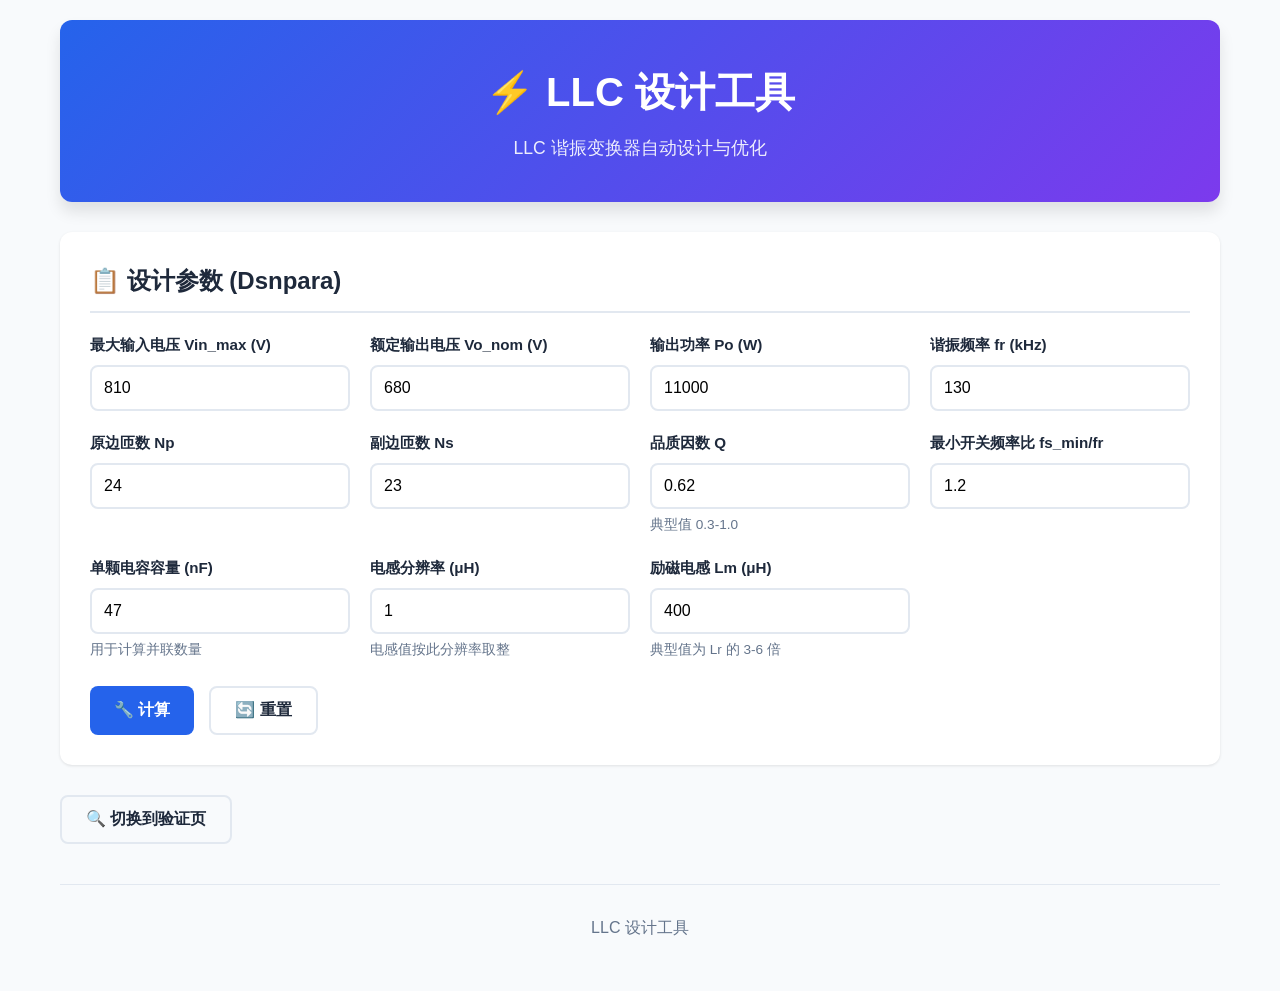
==== src/tools/src-designer/index.html @ 4b6eaca0 "update for thermal function" ====
<!DOCTYPE html>
<html lang="zh-CN">
<head>
  <meta charset="UTF-8">
  <meta name="viewport" content="width=device-width, initial-scale=1.0">
  <title>LLC 设计工具 - 谐振变换器</title>
  <link rel="stylesheet" href="styles.css">
</head>
<body>
  <div class="container">
    <header>
      <h1>⚡ LLC 设计工具</h1>
      <p class="subtitle">LLC 谐振变换器自动设计与优化</p>
    </header>

    <main>
      <!-- 输入面板 -->
      <section class="panel input-panel">
        <h2>📋 设计参数 (Dsnpara)</h2>
        <div class="form-grid">
          <div class="form-group">
            <label for="Vin_max">最大输入电压 Vin_max (V)</label>
            <input type="number" id="Vin_max" value="810" step="10">
          </div>
          <div class="form-group">
            <label for="Vo_nom">额定输出电压 Vo_nom (V)</label>
            <input type="number" id="Vo_nom" value="680" step="1">
          </div>
          <div class="form-group">
            <label for="Po">输出功率 Po (W)</label>
            <input type="number" id="Po" value="11000" step="100">
          </div>
          <div class="form-group">
            <label for="fr">谐振频率 fr (kHz)</label>
            <input type="number" id="fr" value="130" step="5">
          </div>
          <div class="form-group">
            <label for="Np">原边匝数 Np</label>
            <input type="number" id="Np" value="24" step="1">
          </div>
          <div class="form-group">
            <label for="Ns">副边匝数 Ns</label>
            <input type="number" id="Ns" value="23" step="1">
          </div>
          <div class="form-group">
            <label for="Q">品质因数 Q</label>
            <input type="number" id="Q" value="0.62" step="0.01" min="0.1" max="2">
            <small>典型值 0.3-1.0</small>
          </div>
          <div class="form-group">
            <label for="fs_ratio">最小开关频率比 fs_min/fr</label>
            <input type="number" id="fs_ratio" value="1.2" step="0.1" min="1.0" max="2.0">
          </div>
          <div class="form-group">
            <label for="C_unit">单颗电容容量 (nF)</label>
            <input type="number" id="C_unit" value="47" step="1" min="1">
            <small id="c_unit_hint">用于计算并联数量</small>
          </div>
          <div class="form-group">
            <label for="L_step">电感分辨率 (μH)</label>
            <input type="number" id="L_step" value="1" step="0.1" min="0.1">
            <small>电感值按此分辨率取整</small>
          </div>
          <div class="form-group">
            <label for="Lm">励磁电感 Lm (μH)</label>
            <input type="number" id="Lm" value="400" step="10" min="50">
            <small>典型值为 Lr 的 3-6 倍</small>
          </div>
        </div>
        <div class="button-group">
          <button id="btn-calculate" class="btn btn-primary">🔧 计算</button>
          <button id="btn-reset" class="btn btn-outline">🔄 重置</button>
        </div>
      </section>

      <!-- 结果面板 -->
      <section class="panel results-panel" id="results-panel">
        <h2>📊 计算结果</h2>
        
        <!-- 设计参数 -->
        <div class="result-section">
          <h3>设计参数 (Dsnpara)</h3>
          <div class="result-grid">
            <div class="result-item">
              <span class="label">电压增益 M</span>
              <span class="value" id="dsn-M">-</span>
            </div>
            <div class="result-item">
              <span class="label">变压器匝比</span>
              <span class="value" id="dsn-Tratio">-</span>
              <span class="unit">Np:Ns</span>
            </div>
            <div class="result-item">
              <span class="label">总增益 Gain</span>
              <span class="value" id="dsn-Gain">-</span>
            </div>
            <div class="result-item">
              <span class="label">等效交流电阻 Rac</span>
              <span class="value" id="dsn-Rac">-</span>
              <span class="unit">Ω</span>
            </div>
            <div class="result-item">
              <span class="label">反射电阻 Racp</span>
              <span class="value" id="dsn-Racp">-</span>
              <span class="unit">Ω</span>
            </div>
            <div class="result-item">
              <span class="label">特征阻抗 Zr</span>
              <span class="value" id="dsn-Zr">-</span>
              <span class="unit">Ω</span>
            </div>
            <div class="result-item">
              <span class="label">谐振电感 Lr</span>
              <span class="value" id="dsn-Lr">-</span>
              <span class="unit">μH</span>
            </div>
            <div class="result-item">
              <span class="label">谐振电容 Cr</span>
              <span class="value" id="dsn-Cr">-</span>
              <span class="unit">nF</span>
            </div>
            <div class="result-item">
              <span class="label">最小开关频率 fs_min</span>
              <span class="value" id="dsn-fs_min">-</span>
              <span class="unit">kHz</span>
            </div>
            <div class="result-item">
              <span class="label">谐振腔电压 Vintank</span>
              <span class="value" id="dsn-Vintank">-</span>
              <span class="unit">V</span>
            </div>
            <div class="result-item">
              <span class="label">谐振电流峰值 Irpk</span>
              <span class="value" id="dsn-Irpk">-</span>
              <span class="unit">A</span>
            </div>
          </div>
        </div>

        <!-- 实际选定参数 -->
        <div class="result-section">
          <h3>实际选定参数 (Actpara)</h3>
          <div class="result-grid">
            <div class="result-item">
              <span class="label">原边谐振电容 Cr_p</span>
              <span class="value" id="act-Cr_p">-</span>
              <span class="unit">nF</span>
            </div>
            <div class="result-item">
              <span class="label">原边电容并联数量</span>
              <span class="value" id="act-Np_cap">-</span>
              <span class="unit">颗</span>
            </div>
            <div class="result-item">
              <span class="label">副边谐振电容 Cr_s</span>
              <span class="value" id="act-Cr_s">-</span>
              <span class="unit">nF</span>
            </div>
            <div class="result-item">
              <span class="label">副边电容并联数量</span>
              <span class="value" id="act-Ns_cap">-</span>
              <span class="unit">颗</span>
            </div>
            <div class="result-item">
              <span class="label">原边谐振电感 Lr_p</span>
              <span class="value" id="act-Lr_p">-</span>
              <span class="unit">μH</span>
            </div>
            <div class="result-item">
              <span class="label">等效电容 Ceq</span>
              <span class="value" id="act-Ceq">-</span>
              <span class="unit">nF</span>
            </div>
            <div class="result-item">
              <span class="label">设计电容 Cr</span>
              <span class="value" id="act-Cr_target">-</span>
              <span class="unit">nF</span>
            </div>
            <div class="result-item">
              <span class="label">Ceq 偏离度</span>
              <span class="value" id="act-deviation">-</span>
              <span class="unit">%</span>
            </div>
            <div class="result-item">
              <span class="label">实际 Q 值</span>
              <span class="value" id="act-Q">-</span>
            </div>
            <div class="result-item">
              <span class="label">实际谐振频率</span>
              <span class="value" id="act-fr">-</span>
              <span class="unit">kHz</span>
            </div>
            <div class="result-item">
              <span class="label">电感比 k (Lm/Lr)</span>
              <span class="value" id="act-k">-</span>
            </div>
          </div>
        </div>

        <!-- 设计报告 -->
        <div class="result-section">
          <h3>📄 设计报告</h3>
          <pre id="design-report"></pre>
        </div>

      </section>
    </main>

    <div class="button-group" style="margin-top:20px;"><button id="btn-verify" class="btn btn-outline" onclick="window.location.href='verify.html'">🔍 切换到验证页</button></div><footer>
      <p>LLC 设计工具</p>
    </footer>
  </div>

  <script src="src-calculator.js"></script>
  <script src="app.js"></script>
</body>
</html>
---- src/tools/src-designer/styles.css ----
/* SRC 设计工具样式 */

:root {
  --primary-color: #2563eb;
  --primary-hover: #1d4ed8;
  --secondary-color: #64748b;
  --success-color: #16a34a;
  --warning-color: #ca8a04;
  --danger-color: #dc2626;
  --bg-color: #f8fafc;
  --card-bg: #ffffff;
  --text-primary: #1e293b;
  --text-secondary: #64748b;
  --border-color: #e2e8f0;
  --shadow: 0 1px 3px rgba(0, 0, 0, 0.1);
  --shadow-lg: 0 10px 15px rgba(0, 0, 0, 0.1);
}

* {
  margin: 0;
  padding: 0;
  box-sizing: border-box;
}

body {
  font-family: -apple-system, BlinkMacSystemFont, 'Segoe UI', Roboto, 'Helvetica Neue', Arial, sans-serif;
  background: var(--bg-color);
  color: var(--text-primary);
  line-height: 1.6;
}

.container {
  max-width: 1200px;
  margin: 0 auto;
  padding: 20px;
}

/* Header */
header {
  text-align: center;
  padding: 40px 20px;
  background: linear-gradient(135deg, var(--primary-color), #7c3aed);
  color: white;
  border-radius: 12px;
  margin-bottom: 30px;
  box-shadow: var(--shadow-lg);
}

header h1 {
  font-size: 2.5rem;
  margin-bottom: 10px;
}

.subtitle {
  font-size: 1.1rem;
  opacity: 0.9;
}

/* Panels */
.panel {
  background: var(--card-bg);
  border-radius: 12px;
  padding: 30px;
  margin-bottom: 30px;
  box-shadow: var(--shadow);
}

.panel h2 {
  font-size: 1.5rem;
  margin-bottom: 20px;
  color: var(--text-primary);
  border-bottom: 2px solid var(--border-color);
  padding-bottom: 10px;
}

.panel h3 {
  font-size: 1.2rem;
  margin: 20px 0 15px;
  color: var(--text-primary);
}

/* Form Grid */
.form-grid {
  display: grid;
  grid-template-columns: repeat(auto-fit, minmax(250px, 1fr));
  gap: 20px;
  margin-bottom: 25px;
}

.form-group {
  display: flex;
  flex-direction: column;
}

.form-group label {
  font-weight: 600;
  margin-bottom: 8px;
  color: var(--text-primary);
  font-size: 0.95rem;
}

.form-group input {
  padding: 12px;
  border: 2px solid var(--border-color);
  border-radius: 8px;
  font-size: 1rem;
  transition: border-color 0.2s, box-shadow 0.2s;
}

.form-group input:focus {
  outline: none;
  border-color: var(--primary-color);
  box-shadow: 0 0 0 3px rgba(37, 99, 235, 0.1);
}

.form-group small {
  margin-top: 5px;
  color: var(--text-secondary);
  font-size: 0.85rem;
}

/* Buttons */
.button-group {
  display: flex;
  gap: 15px;
  flex-wrap: wrap;
}

.btn {
  padding: 12px 24px;
  border: none;
  border-radius: 8px;
  font-size: 1rem;
  font-weight: 600;
  cursor: pointer;
  transition: all 0.2s;
  display: inline-flex;
  align-items: center;
  gap: 8px;
}

.btn-primary {
  background: var(--primary-color);
  color: white;
}

.btn-primary:hover {
  background: var(--primary-hover);
  transform: translateY(-1px);
  box-shadow: var(--shadow);
}

.btn-secondary {
  background: var(--secondary-color);
  color: white;
}

.btn-secondary:hover {
  background: #475569;
  transform: translateY(-1px);
}

.btn-outline {
  background: transparent;
  border: 2px solid var(--border-color);
  color: var(--text-primary);
}

.btn-outline:hover {
  border-color: var(--primary-color);
  color: var(--primary-color);
}

/* Results */
.results-panel {
  display: none;
}

.results-panel.active {
  display: block;
}

.result-section {
  margin-bottom: 30px;
  padding-bottom: 20px;
  border-bottom: 1px solid var(--border-color);
}

.result-section:last-child {
  border-bottom: none;
  margin-bottom: 0;
  padding-bottom: 0;
}

.result-grid {
  display: grid;
  grid-template-columns: repeat(auto-fit, minmax(200px, 1fr));
  gap: 20px;
}

.result-item {
  background: var(--bg-color);
  padding: 15px;
  border-radius: 8px;
  display: flex;
  flex-direction: column;
  align-items: center;
  text-align: center;
}

.result-item.highlight {
  background: linear-gradient(135deg, #ecfdf5, #d1fae5);
  border: 2px solid var(--success-color);
}

.result-item .label {
  font-size: 0.9rem;
  color: var(--text-secondary);
  margin-bottom: 8px;
}

.result-item .value {
  font-size: 1.8rem;
  font-weight: 700;
  color: var(--primary-color);
}

.result-item.highlight .value {
  color: var(--success-color);
}

.result-item .unit {
  font-size: 0.9rem;
  color: var(--text-secondary);
  margin-top: 5px;
}

/* Stress Table */
.stress-table {
  overflow-x: auto;
}

.stress-table table {
  width: 100%;
  border-collapse: collapse;
  background: var(--card-bg);
}

.stress-table th,
.stress-table td {
  padding: 12px 15px;
  text-align: left;
  border-bottom: 1px solid var(--border-color);
}

.stress-table th {
  background: var(--bg-color);
  font-weight: 600;
  color: var(--text-primary);
}

.stress-table td:first-child {
  font-weight: 600;
  background: var(--bg-color);
}

.stress-table tr:hover {
  background: var(--bg-color);
}

/* Canvas */
#gain-curve {
  width: 100%;
  max-width: 600px;
  height: auto;
  background: var(--bg-color);
  border-radius: 8px;
  border: 1px solid var(--border-color);
}

/* Design Report */
#design-report {
  background: var(--bg-color);
  padding: 20px;
  border-radius: 8px;
  font-family: 'Courier New', monospace;
  font-size: 0.9rem;
  line-height: 1.5;
  white-space: pre-wrap;
  overflow-x: auto;
  border: 1px solid var(--border-color);
}

/* Footer */
footer {
  text-align: center;
  padding: 30px;
  color: var(--text-secondary);
  border-top: 1px solid var(--border-color);
  margin-top: 40px;
}

/* Responsive */
@media (max-width: 768px) {
  .container {
    padding: 15px;
  }

  header h1 {
    font-size: 1.8rem;
  }

  .panel {
    padding: 20px;
  }

  .form-grid {
    grid-template-columns: 1fr;
  }

  .button-group {
    flex-direction: column;
  }

  .btn {
    width: 100%;
    justify-content: center;
  }

  .result-grid {
    grid-template-columns: repeat(2, 1fr);
  }

  .result-item .value {
    font-size: 1.4rem;
  }
}

@media (max-width: 480px) {
  .result-grid {
    grid-template-columns: 1fr;
  }
}

/* Loading State */
.loading {
  opacity: 0.6;
  pointer-events: none;
}

.loading::after {
  content: '';
  position: absolute;
  top: 50%;
  left: 50%;
  width: 30px;
  height: 30px;
  margin: -15px 0 0 -15px;
  border: 3px solid var(--border-color);
  border-top-color: var(--primary-color);
  border-radius: 50%;
  animation: spin 1s linear infinite;
}

@keyframes spin {
  to {
    transform: rotate(360deg);
  }
}

/* Error State */
.error-message {
  background: #fef2f2;
  border: 1px solid var(--danger-color);
  color: var(--danger-color);
  padding: 15px;
  border-radius: 8px;
  margin-bottom: 20px;
}
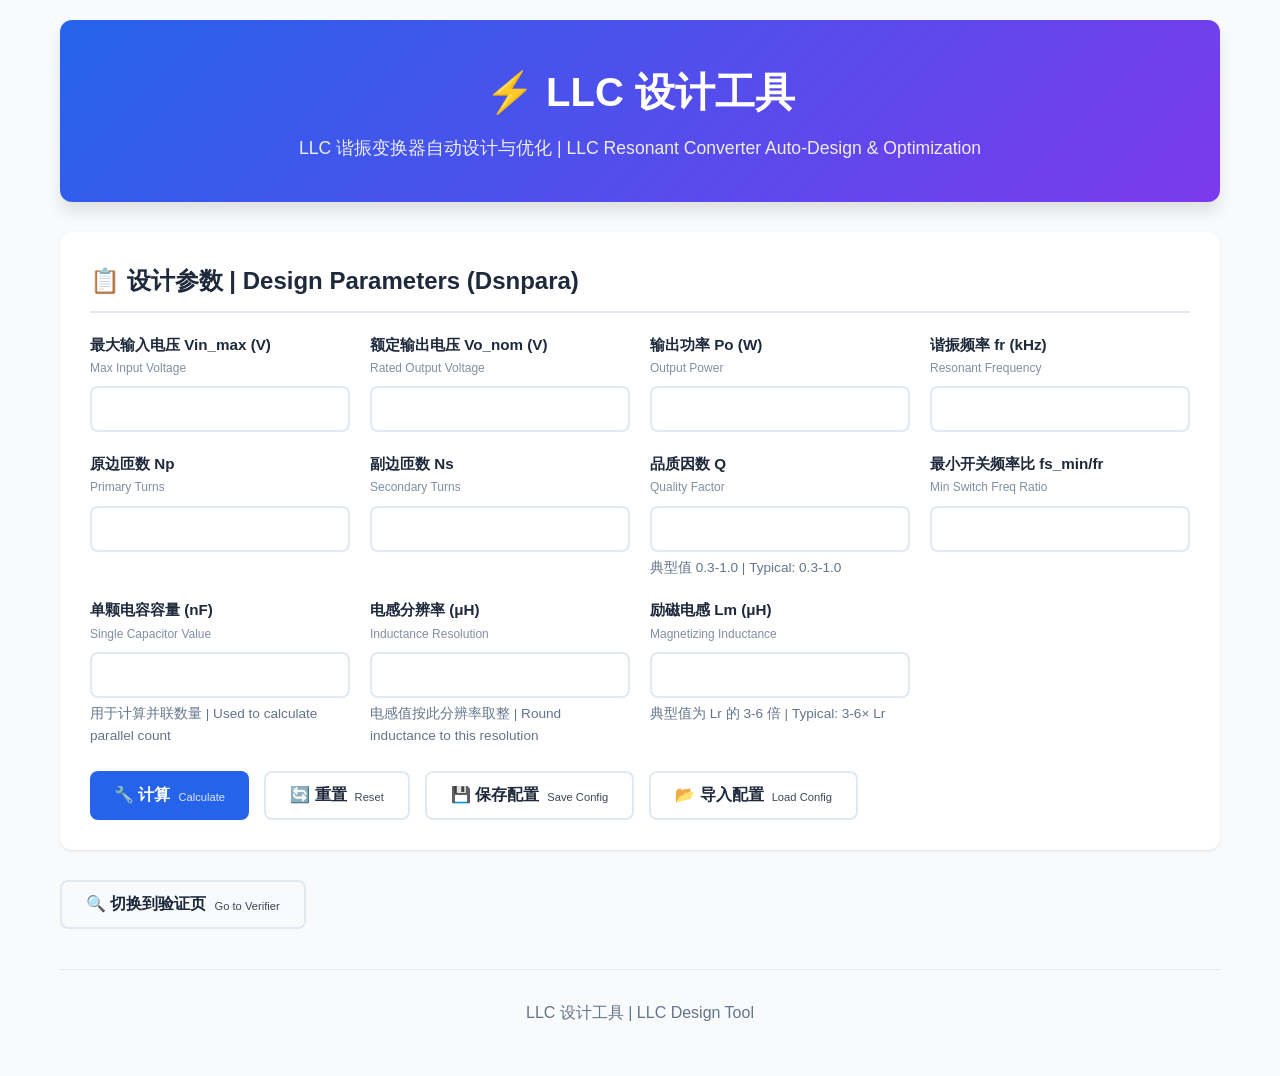
==== commit 7721aca6: "English Mode and debug for button" ====
--- a/src/tools/src-designer/index.html
+++ b/src/tools/src-designer/index.html
@@ -10,127 +10,207 @@
   <div class="container">
     <header>
       <h1>⚡ LLC 设计工具</h1>
-      <p class="subtitle">LLC 谐振变换器自动设计与优化</p>
+      <p class="subtitle">LLC 谐振变换器自动设计与优化 | LLC Resonant Converter Auto-Design & Optimization</p>
     </header>
 
     <main>
       <!-- 输入面板 -->
       <section class="panel input-panel">
-        <h2>📋 设计参数 (Dsnpara)</h2>
+        <h2>📋 设计参数 | Design Parameters (Dsnpara)</h2>
         <div class="form-grid">
           <div class="form-group">
-            <label for="Vin_max">最大输入电压 Vin_max (V)</label>
-            <input type="number" id="Vin_max" value="810" step="10">
-          </div>
-          <div class="form-group">
-            <label for="Vo_nom">额定输出电压 Vo_nom (V)</label>
-            <input type="number" id="Vo_nom" value="680" step="1">
-          </div>
-          <div class="form-group">
-            <label for="Po">输出功率 Po (W)</label>
-            <input type="number" id="Po" value="11000" step="100">
-          </div>
-          <div class="form-group">
-            <label for="fr">谐振频率 fr (kHz)</label>
-            <input type="number" id="fr" value="130" step="5">
-          </div>
-          <div class="form-group">
-            <label for="Np">原边匝数 Np</label>
-            <input type="number" id="Np" value="24" step="1">
-          </div>
-          <div class="form-group">
-            <label for="Ns">副边匝数 Ns</label>
-            <input type="number" id="Ns" value="23" step="1">
-          </div>
-          <div class="form-group">
-            <label for="Q">品质因数 Q</label>
-            <input type="number" id="Q" value="0.62" step="0.01" min="0.1" max="2">
-            <small>典型值 0.3-1.0</small>
-          </div>
-          <div class="form-group">
-            <label for="fs_ratio">最小开关频率比 fs_min/fr</label>
-            <input type="number" id="fs_ratio" value="1.2" step="0.1" min="1.0" max="2.0">
-          </div>
-          <div class="form-group">
-            <label for="C_unit">单颗电容容量 (nF)</label>
-            <input type="number" id="C_unit" value="47" step="1" min="1">
-            <small id="c_unit_hint">用于计算并联数量</small>
-          </div>
-          <div class="form-group">
-            <label for="L_step">电感分辨率 (μH)</label>
-            <input type="number" id="L_step" value="1" step="0.1" min="0.1">
-            <small>电感值按此分辨率取整</small>
-          </div>
-          <div class="form-group">
-            <label for="Lm">励磁电感 Lm (μH)</label>
-            <input type="number" id="Lm" value="400" step="10" min="50">
-            <small>典型值为 Lr 的 3-6 倍</small>
+            <label for="Vin_max">
+              最大输入电压 Vin_max (V)
+              <span class="label-en">Max Input Voltage</span>
+            </label>
+            <input type="number" id="Vin_max" value="" step="10">
+          </div>
+          <div class="form-group">
+            <label for="Vo_nom">
+              额定输出电压 Vo_nom (V)
+              <span class="label-en">Rated Output Voltage</span>
+            </label>
+            <input type="number" id="Vo_nom" value="" step="1">
+          </div>
+          <div class="form-group">
+            <label for="Po">
+              输出功率 Po (W)
+              <span class="label-en">Output Power</span>
+            </label>
+            <input type="number" id="Po" value="" step="100">
+          </div>
+          <div class="form-group">
+            <label for="fr">
+              谐振频率 fr (kHz)
+              <span class="label-en">Resonant Frequency</span>
+            </label>
+            <input type="number" id="fr" value="" step="5">
+          </div>
+          <div class="form-group">
+            <label for="Np">
+              原边匝数 Np
+              <span class="label-en">Primary Turns</span>
+            </label>
+            <input type="number" id="Np" value="" step="1">
+          </div>
+          <div class="form-group">
+            <label for="Ns">
+              副边匝数 Ns
+              <span class="label-en">Secondary Turns</span>
+            </label>
+            <input type="number" id="Ns" value="" step="1">
+          </div>
+          <div class="form-group">
+            <label for="Q">
+              品质因数 Q
+              <span class="label-en">Quality Factor</span>
+            </label>
+            <input type="number" id="Q" value="" step="0.01" min="0.1" max="2">
+            <small>典型值 0.3-1.0 | Typical: 0.3-1.0</small>
+          </div>
+          <div class="form-group">
+            <label for="fs_ratio">
+              最小开关频率比 fs_min/fr
+              <span class="label-en">Min Switch Freq Ratio</span>
+            </label>
+            <input type="number" id="fs_ratio" value="" step="0.1" min="1.0" max="2.0">
+          </div>
+          <div class="form-group">
+            <label for="C_unit">
+              单颗电容容量 (nF)
+              <span class="label-en">Single Capacitor Value</span>
+            </label>
+            <input type="number" id="C_unit" value="" step="1" min="1">
+            <small id="c_unit_hint">用于计算并联数量 | Used to calculate parallel count</small>
+          </div>
+          <div class="form-group">
+            <label for="L_step">
+              电感分辨率 (μH)
+              <span class="label-en">Inductance Resolution</span>
+            </label>
+            <input type="number" id="L_step" value="" step="0.1" min="0.1">
+            <small>电感值按此分辨率取整 | Round inductance to this resolution</small>
+          </div>
+          <div class="form-group">
+            <label for="Lm">
+              励磁电感 Lm (μH)
+              <span class="label-en">Magnetizing Inductance</span>
+            </label>
+            <input type="number" id="Lm" value="" step="10" min="50">
+            <small>典型值为 Lr 的 3-6 倍 | Typical: 3-6× Lr</small>
           </div>
         </div>
         <div class="button-group">
-          <button id="btn-calculate" class="btn btn-primary">🔧 计算</button>
-          <button id="btn-reset" class="btn btn-outline">🔄 重置</button>
+          <button id="btn-calculate" class="btn btn-primary">
+            🔧 计算
+            <span class="btn-en">Calculate</span>
+          </button>
+          <button id="btn-reset" class="btn btn-outline">
+            🔄 重置
+            <span class="btn-en">Reset</span>
+          </button>
+          <button id="btn-save-config" class="btn btn-outline">
+            💾 保存配置
+            <span class="btn-en">Save Config</span>
+          </button>
+          <button id="btn-load-config" class="btn btn-outline">
+            📂 导入配置
+            <span class="btn-en">Load Config</span>
+          </button>
         </div>
       </section>
 
       <!-- 结果面板 -->
       <section class="panel results-panel" id="results-panel">
-        <h2>📊 计算结果</h2>
+        <h2>📊 计算结果 | Calculation Results</h2>
         
         <!-- 设计参数 -->
         <div class="result-section">
-          <h3>设计参数 (Dsnpara)</h3>
+          <h3>设计参数 | Design Parameters (Dsnpara)</h3>
           <div class="result-grid">
             <div class="result-item">
-              <span class="label">电压增益 M</span>
+              <span class="label">
+                电压增益 M
+                <span class="label-en">Voltage Gain</span>
+              </span>
               <span class="value" id="dsn-M">-</span>
             </div>
             <div class="result-item">
-              <span class="label">变压器匝比</span>
+              <span class="label">
+                变压器匝比
+                <span class="label-en">Transformer Turns Ratio</span>
+              </span>
               <span class="value" id="dsn-Tratio">-</span>
               <span class="unit">Np:Ns</span>
             </div>
             <div class="result-item">
-              <span class="label">总增益 Gain</span>
+              <span class="label">
+                总增益 Gain
+                <span class="label-en">Total Gain</span>
+              </span>
               <span class="value" id="dsn-Gain">-</span>
             </div>
             <div class="result-item">
-              <span class="label">等效交流电阻 Rac</span>
+              <span class="label">
+                等效交流电阻 Rac
+                <span class="label-en">Equivalent AC Resistance</span>
+              </span>
               <span class="value" id="dsn-Rac">-</span>
               <span class="unit">Ω</span>
             </div>
             <div class="result-item">
-              <span class="label">反射电阻 Racp</span>
+              <span class="label">
+                反射电阻 Racp
+                <span class="label-en">Reflected Resistance</span>
+              </span>
               <span class="value" id="dsn-Racp">-</span>
               <span class="unit">Ω</span>
             </div>
             <div class="result-item">
-              <span class="label">特征阻抗 Zr</span>
+              <span class="label">
+                特征阻抗 Zr
+                <span class="label-en">Characteristic Impedance</span>
+              </span>
               <span class="value" id="dsn-Zr">-</span>
               <span class="unit">Ω</span>
             </div>
             <div class="result-item">
-              <span class="label">谐振电感 Lr</span>
+              <span class="label">
+                谐振电感 Lr
+                <span class="label-en">Resonant Inductance</span>
+              </span>
               <span class="value" id="dsn-Lr">-</span>
               <span class="unit">μH</span>
             </div>
             <div class="result-item">
-              <span class="label">谐振电容 Cr</span>
+              <span class="label">
+                谐振电容 Cr
+                <span class="label-en">Resonant Capacitance</span>
+              </span>
               <span class="value" id="dsn-Cr">-</span>
               <span class="unit">nF</span>
             </div>
             <div class="result-item">
-              <span class="label">最小开关频率 fs_min</span>
+              <span class="label">
+                最小开关频率 fs_min
+                <span class="label-en">Min Switching Frequency</span>
+              </span>
               <span class="value" id="dsn-fs_min">-</span>
               <span class="unit">kHz</span>
             </div>
             <div class="result-item">
-              <span class="label">谐振腔电压 Vintank</span>
+              <span class="label">
+                谐振腔电压 Vintank
+                <span class="label-en">Resonant Tank Voltage</span>
+              </span>
               <span class="value" id="dsn-Vintank">-</span>
               <span class="unit">V</span>
             </div>
             <div class="result-item">
-              <span class="label">谐振电流峰值 Irpk</span>
+              <span class="label">
+                谐振电流峰值 Irpk
+                <span class="label-en">Resonant Current Peak</span>
+              </span>
               <span class="value" id="dsn-Irpk">-</span>
               <span class="unit">A</span>
             </div>
@@ -139,75 +219,202 @@
 
         <!-- 实际选定参数 -->
         <div class="result-section">
-          <h3>实际选定参数 (Actpara)</h3>
+          <h3>实际选定参数 | Actual Parameters (Actpara) <button id="btn-edit-act" class="btn btn-outline" style="font-size: 12px; padding: 4px 8px; margin-left: 10px;">✏️ 编辑 | Edit</button></h3>
           <div class="result-grid">
             <div class="result-item">
-              <span class="label">原边谐振电容 Cr_p</span>
-              <span class="value" id="act-Cr_p">-</span>
-              <span class="unit">nF</span>
-            </div>
-            <div class="result-item">
-              <span class="label">原边电容并联数量</span>
+              <span class="label">
+                变压器变比 N
+                <span class="label-en">Transformer Ratio</span>
+              </span>
+              <span class="value"><span id="act-Np">-</span>:<span id="act-Ns">-</span> (<span id="act-Tratio">-</span>)</span>
+            </div>
+            <div class="result-item">
+              <span class="label">
+                电容分辨率 C_unit
+                <span class="label-en">Capacitance Resolution</span>
+              </span>
+              <span class="value" id="act-C_unit">-</span>
+              <span class="unit">nF</span>
+            </div>
+            <div class="result-item">
+              <span class="label">
+                原边电容并联数量
+                <span class="label-en">Primary Caps in Parallel</span>
+              </span>
               <span class="value" id="act-Np_cap">-</span>
               <span class="unit">颗</span>
             </div>
             <div class="result-item">
-              <span class="label">副边谐振电容 Cr_s</span>
-              <span class="value" id="act-Cr_s">-</span>
-              <span class="unit">nF</span>
-            </div>
-            <div class="result-item">
-              <span class="label">副边电容并联数量</span>
+              <span class="label">
+                原边谐振电容 Cr_p
+                <span class="label-en">Primary Resonant Capacitance</span>
+              </span>
+              <span class="value" id="act-Cr_p">-</span>
+              <span class="unit">nF</span>
+              <span class="unit" style="font-size: 10px; color: #9ca3af;">= C_unit × Np_cap</span>
+            </div>
+            <div class="result-item">
+              <span class="label">
+                副边电容并联数量
+                <span class="label-en">Secondary Caps in Parallel</span>
+              </span>
               <span class="value" id="act-Ns_cap">-</span>
               <span class="unit">颗</span>
             </div>
             <div class="result-item">
-              <span class="label">原边谐振电感 Lr_p</span>
+              <span class="label">
+                副边谐振电容 Cr_s
+                <span class="label-en">Secondary Resonant Capacitance</span>
+              </span>
+              <span class="value" id="act-Cr_s">-</span>
+              <span class="unit">nF</span>
+              <span class="unit" style="font-size: 10px; color: #9ca3af;">= C_unit × Ns_cap</span>
+            </div>
+            <div class="result-item">
+              <span class="label">
+                原边谐振电感 Lr_p
+                <span class="label-en">Primary Resonant Inductance</span>
+              </span>
               <span class="value" id="act-Lr_p">-</span>
               <span class="unit">μH</span>
             </div>
             <div class="result-item">
-              <span class="label">等效电容 Ceq</span>
+              <span class="label">
+                等效电容 Ceq
+                <span class="label-en">Equivalent Capacitance</span>
+              </span>
               <span class="value" id="act-Ceq">-</span>
               <span class="unit">nF</span>
             </div>
             <div class="result-item">
-              <span class="label">设计电容 Cr</span>
+              <span class="label">
+                设计电容 Cr
+                <span class="label-en">Target Capacitance</span>
+              </span>
               <span class="value" id="act-Cr_target">-</span>
               <span class="unit">nF</span>
             </div>
             <div class="result-item">
-              <span class="label">Ceq 偏离度</span>
+              <span class="label">
+                Ceq 偏离度
+                <span class="label-en">Ceq Deviation</span>
+              </span>
               <span class="value" id="act-deviation">-</span>
               <span class="unit">%</span>
             </div>
             <div class="result-item">
-              <span class="label">实际 Q 值</span>
+              <span class="label">
+                实际 Q 值
+                <span class="label-en">Actual Q Factor</span>
+              </span>
               <span class="value" id="act-Q">-</span>
             </div>
             <div class="result-item">
-              <span class="label">实际谐振频率</span>
+              <span class="label">
+                实际谐振频率
+                <span class="label-en">Actual Resonant Frequency</span>
+              </span>
               <span class="value" id="act-fr">-</span>
               <span class="unit">kHz</span>
             </div>
             <div class="result-item">
-              <span class="label">电感比 k (Lm/Lr)</span>
+              <span class="label">
+                电感比 k (Lm/Lr)
+                <span class="label-en">Inductance Ratio</span>
+              </span>
               <span class="value" id="act-k">-</span>
+            </div>
+          </div>
+          
+          <!-- 改动前后对比面板 -->
+          <div id="act-compare-panel" style="display: none; margin-top: 20px; padding: 16px; background: linear-gradient(135deg, #eff6ff 0%, #dbeafe 100%); border-radius: 8px; border: 1px solid #3b82f6;">
+            <h4 style="margin: 0 0 12px 0; color: #1e40af; font-size: 14px;">📊 参数改动对比 | Parameter Comparison</h4>
+            <div style="display: grid; grid-template-columns: repeat(auto-fit, minmax(220px, 1fr)); gap: 12px;">
+              <div style="background: white; padding: 12px; border-radius: 6px;">
+                <div style="font-size: 12px; color: #6b7280; margin-bottom: 6px;">
+                  变压器变比 N | Transformer Ratio
+                </div>
+                <div style="display: flex; justify-content: space-between; align-items: center;">
+                  <span style="font-size: 11px; color: #9ca3af;">修改前 | Before:</span>
+                  <span id="compare-tratio-before" style="font-size: 13px; font-weight: 600; color: #6b7280;">-</span>
+                </div>
+                <div style="display: flex; justify-content: space-between; align-items: center; margin-top: 4px;">
+                  <span style="font-size: 11px; color: #9ca3af;">修改后 | After:</span>
+                  <span id="compare-tratio-after" style="font-size: 13px; font-weight: 600; color: #16a34a;">-</span>
+                </div>
+              </div>
+              
+              <div style="background: white; padding: 12px; border-radius: 6px;">
+                <div style="font-size: 12px; color: #6b7280; margin-bottom: 6px;">
+                  等效电容 Ceq | Equivalent Capacitance
+                </div>
+                <div style="display: flex; justify-content: space-between; align-items: center;">
+                  <span style="font-size: 11px; color: #9ca3af;">修改前 | Before:</span>
+                  <span id="compare-ceq-before" style="font-size: 13px; font-weight: 600; color: #6b7280;">-</span>
+                </div>
+                <div style="display: flex; justify-content: space-between; align-items: center; margin-top: 4px;">
+                  <span style="font-size: 11px; color: #9ca3af;">修改后 | After:</span>
+                  <span id="compare-ceq-after" style="font-size: 13px; font-weight: 600; color: #16a34a;">-</span>
+                </div>
+                <div style="text-align: right; margin-top: 4px;">
+                  <span id="compare-ceq-delta" style="font-size: 11px; font-weight: 600;">-</span>
+                </div>
+              </div>
+              
+              <div style="background: white; padding: 12px; border-radius: 6px;">
+                <div style="font-size: 12px; color: #6b7280; margin-bottom: 6px;">
+                  谐振频率 fr | Resonant Frequency
+                </div>
+                <div style="display: flex; justify-content: space-between; align-items: center;">
+                  <span style="font-size: 11px; color: #9ca3af;">修改前 | Before:</span>
+                  <span id="compare-fr-before" style="font-size: 13px; font-weight: 600; color: #6b7280;">-</span>
+                </div>
+                <div style="display: flex; justify-content: space-between; align-items: center; margin-top: 4px;">
+                  <span style="font-size: 11px; color: #9ca3af;">修改后 | After:</span>
+                  <span id="compare-fr-after" style="font-size: 13px; font-weight: 600; color: #16a34a;">-</span>
+                </div>
+                <div style="text-align: right; margin-top: 4px;">
+                  <span id="compare-fr-delta" style="font-size: 11px; font-weight: 600;">-</span>
+                </div>
+              </div>
+              
+              <div style="background: white; padding: 12px; border-radius: 6px;">
+                <div style="font-size: 12px; color: #6b7280; margin-bottom: 6px;">
+                  Q 值 | Q Factor
+                </div>
+                <div style="display: flex; justify-content: space-between; align-items: center;">
+                  <span style="font-size: 11px; color: #9ca3af;">修改前 | Before:</span>
+                  <span id="compare-q-before" style="font-size: 13px; font-weight: 600; color: #6b7280;">-</span>
+                </div>
+                <div style="display: flex; justify-content: space-between; align-items: center; margin-top: 4px;">
+                  <span style="font-size: 11px; color: #9ca3af;">修改后 | After:</span>
+                  <span id="compare-q-after" style="font-size: 13px; font-weight: 600; color: #16a34a;">-</span>
+                </div>
+                <div style="text-align: right; margin-top: 4px;">
+                  <span id="compare-q-delta" style="font-size: 11px; font-weight: 600;">-</span>
+                </div>
+              </div>
             </div>
           </div>
         </div>
 
         <!-- 设计报告 -->
         <div class="result-section">
-          <h3>📄 设计报告</h3>
+          <h3>📄 设计报告 | Design Report</h3>
           <pre id="design-report"></pre>
         </div>
 
       </section>
     </main>
 
-    <div class="button-group" style="margin-top:20px;"><button id="btn-verify" class="btn btn-outline" onclick="window.location.href='verify.html'">🔍 切换到验证页</button></div><footer>
-      <p>LLC 设计工具</p>
+    <div class="button-group" style="margin-top:20px;">
+      <button id="btn-verify" class="btn btn-outline" onclick="window.location.href='verify.html'">
+        🔍 切换到验证页
+        <span class="btn-en">Go to Verifier</span>
+      </button>
+    </div>
+    <footer>
+      <p>LLC 设计工具 | LLC Design Tool</p>
     </footer>
   </div>
 
--- a/src/tools/src-designer/styles.css
+++ b/src/tools/src-designer/styles.css
@@ -56,6 +56,32 @@
   opacity: 0.9;
 }
 
+/* 英文标签样式 - 显示在中文下方，字号较小 */
+.label-en {
+  display: block;
+  font-size: 0.75rem;
+  color: var(--text-secondary);
+  opacity: 0.8;
+  margin-top: 2px;
+  font-weight: normal;
+}
+
+/* 按钮英文样式 - 显示在中文下方，字号较小 */
+.btn-en {
+  display: block;
+  font-size: 0.7rem;
+  opacity: 0.85;
+  margin-top: 3px;
+  font-weight: normal;
+}
+
+/* 表单标签样式调整 */
+.form-group label {
+  display: flex;
+  flex-direction: column;
+  align-items: flex-start;
+}
+
 /* Panels */
 .panel {
   background: var(--card-bg);
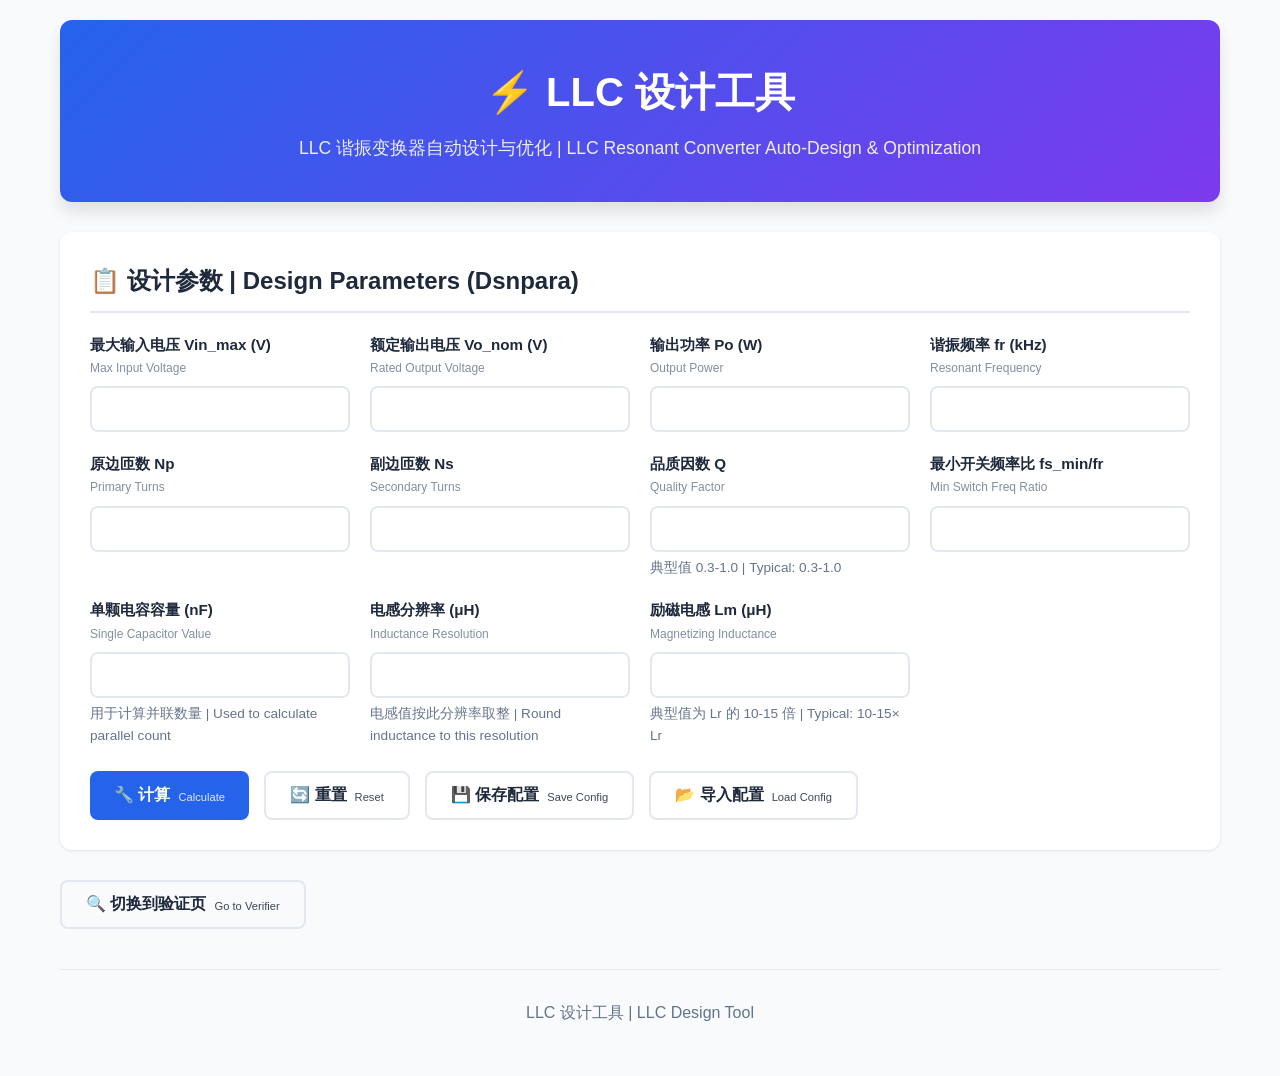
==== commit 0852c242: "update interface delete bad code" ====
--- a/src/tools/src-designer/index.html
+++ b/src/tools/src-designer/index.html
@@ -97,7 +97,7 @@
               <span class="label-en">Magnetizing Inductance</span>
             </label>
             <input type="number" id="Lm" value="" step="10" min="50">
-            <small>典型值为 Lr 的 3-6 倍 | Typical: 3-6× Lr</small>
+            <small>典型值为 Lr 的 10-15 倍 | Typical: 10-15× Lr</small>
           </div>
         </div>
         <div class="button-group">
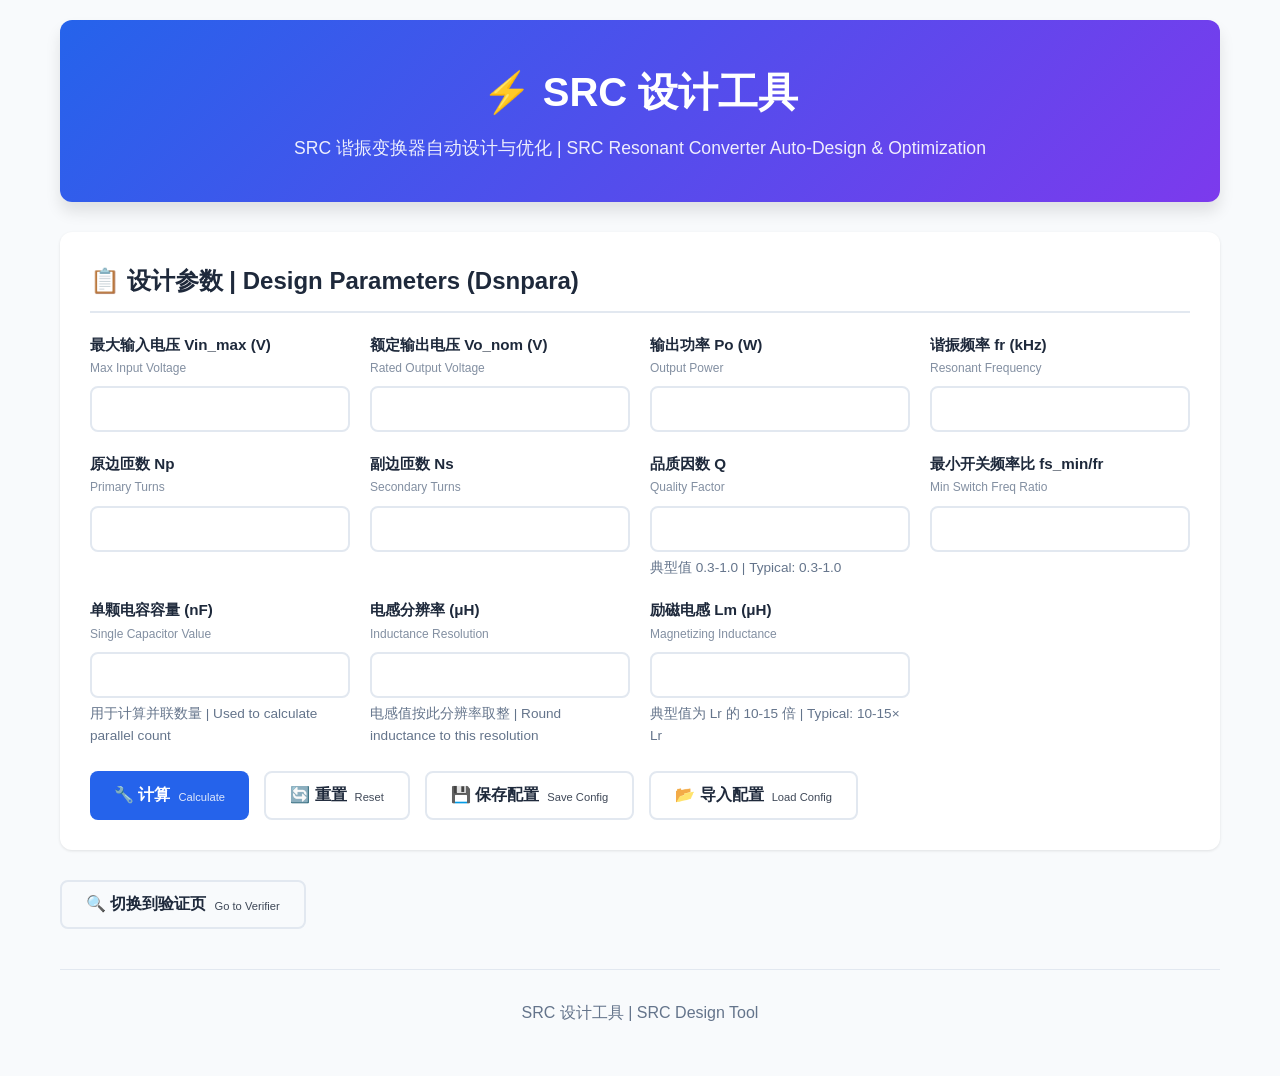
==== commit 177179ef: "refactor: 将界面 LLC 标记全部替换为 SRC - verify.html: LLC 验证工具 → SRC 验证工具 - index.html: LLC 设计工具 → SRC 设计工具 -" ====
--- a/src/tools/src-designer/index.html
+++ b/src/tools/src-designer/index.html
@@ -3,14 +3,14 @@
 <head>
   <meta charset="UTF-8">
   <meta name="viewport" content="width=device-width, initial-scale=1.0">
-  <title>LLC 设计工具 - 谐振变换器</title>
+  <title>SRC 设计工具 - 谐振变换器</title>
   <link rel="stylesheet" href="styles.css">
 </head>
 <body>
   <div class="container">
     <header>
-      <h1>⚡ LLC 设计工具</h1>
-      <p class="subtitle">LLC 谐振变换器自动设计与优化 | LLC Resonant Converter Auto-Design & Optimization</p>
+      <h1>⚡ SRC 设计工具</h1>
+      <p class="subtitle">SRC 谐振变换器自动设计与优化 | SRC Resonant Converter Auto-Design & Optimization</p>
     </header>
 
     <main>
@@ -414,7 +414,7 @@
       </button>
     </div>
     <footer>
-      <p>LLC 设计工具 | LLC Design Tool</p>
+      <p>SRC 设计工具 | SRC Design Tool</p>
     </footer>
   </div>
 
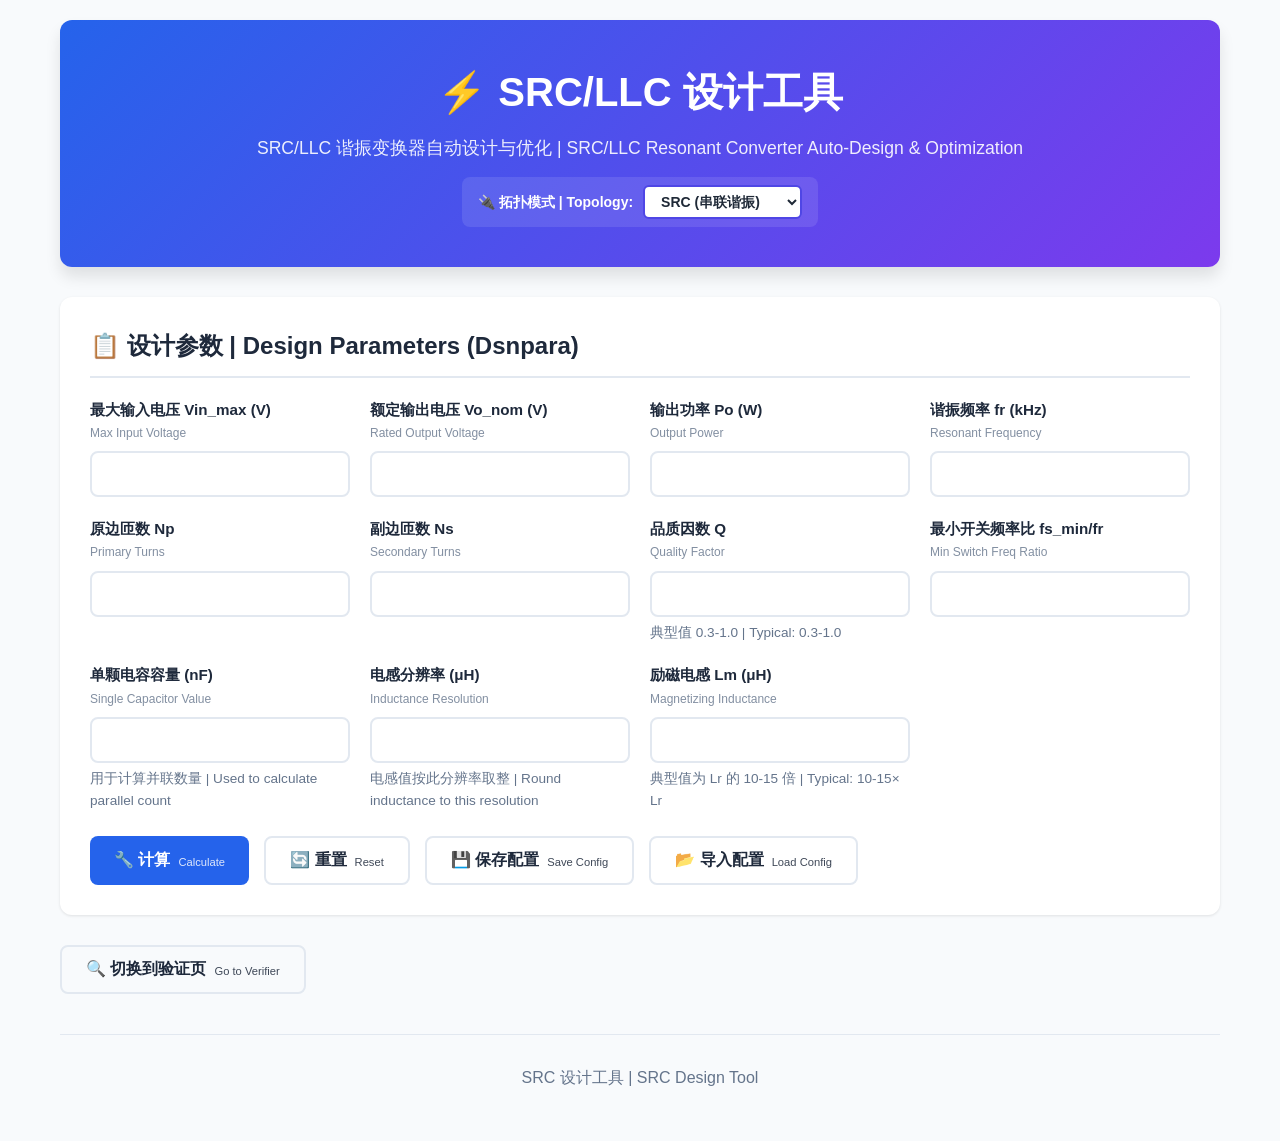
==== commit 00a66aa6: "feat: 添加 SRC/LLC 拓扑切换开关和相关参数显示 新增功能： 1. 设计页顶部添加 SRC/LLC 拓扑模式切换开关    - SRC 模式：保持原有功能    - LLC 模式：副边电容" ====
--- a/src/tools/src-designer/index.html
+++ b/src/tools/src-designer/index.html
@@ -9,8 +9,17 @@
 <body>
   <div class="container">
     <header>
-      <h1>⚡ SRC 设计工具</h1>
-      <p class="subtitle">SRC 谐振变换器自动设计与优化 | SRC Resonant Converter Auto-Design & Optimization</p>
+      <h1>⚡ SRC/LLC 设计工具</h1>
+      <p class="subtitle">SRC/LLC 谐振变换器自动设计与优化 | SRC/LLC Resonant Converter Auto-Design & Optimization</p>
+      <div class="mode-switch" style="margin-top: 15px;">
+        <label style="display: inline-flex; align-items: center; gap: 10px; background: rgba(255,255,255,0.1); padding: 8px 16px; border-radius: 8px;">
+          <span style="font-size: 14px; font-weight: 600;">🔌 拓扑模式 | Topology:</span>
+          <select id="topology-mode" onchange="LLCDesigner.toggleTopology()" style="padding: 6px 12px; border-radius: 6px; border: 2px solid #4f46e5; background: white; color: #1f2937; font-size: 14px; font-weight: 600; cursor: pointer;">
+            <option value="SRC">SRC (串联谐振)</option>
+            <option value="LLC">LLC (串并联谐振)</option>
+          </select>
+        </label>
+      </div>
     </header>
 
     <main>
@@ -214,6 +223,21 @@
               <span class="value" id="dsn-Irpk">-</span>
               <span class="unit">A</span>
             </div>
+            <div class="result-item">
+              <span class="label">
+                电感比 k (Lm/Lr)
+                <span class="label-en">Inductance Ratio (k)</span>
+              </span>
+              <span class="value" id="dsn-k">-</span>
+            </div>
+            <div class="result-item">
+              <span class="label">
+                LLC 谐振频率 fr_LLC
+                <span class="label-en">LLC Resonant Frequency</span>
+              </span>
+              <span class="value" id="dsn-fr-llc">-</span>
+              <span class="unit">kHz</span>
+            </div>
           </div>
         </div>
 
@@ -253,7 +277,7 @@
               <span class="unit">nF</span>
               <span class="unit" style="font-size: 10px; color: #9ca3af;">= C_unit × Np_cap</span>
             </div>
-            <div class="result-item">
+            <div class="result-item llc-hide">
               <span class="label">
                 副边电容并联数量
                 <span class="label-en">Secondary Caps in Parallel</span>
@@ -261,7 +285,7 @@
               <span class="value" id="act-Ns_cap">-</span>
               <span class="unit">颗</span>
             </div>
-            <div class="result-item">
+            <div class="result-item llc-hide">
               <span class="label">
                 副边谐振电容 Cr_s
                 <span class="label-en">Secondary Resonant Capacitance</span>
@@ -278,7 +302,15 @@
               <span class="value" id="act-Lr_p">-</span>
               <span class="unit">μH</span>
             </div>
-            <div class="result-item">
+            <div class="result-item" id="act-Lm-item">
+              <span class="label">
+                励磁电感 Lm
+                <span class="label-en">Magnetizing Inductance</span>
+              </span>
+              <span class="value" id="act-Lm">-</span>
+              <span class="unit">μH</span>
+            </div>
+            <div class="result-item" id="act-Ceq-item">
               <span class="label">
                 等效电容 Ceq
                 <span class="label-en">Equivalent Capacitance</span>
@@ -392,6 +424,40 @@
                 </div>
                 <div style="text-align: right; margin-top: 4px;">
                   <span id="compare-q-delta" style="font-size: 11px; font-weight: 600;">-</span>
+                </div>
+              </div>
+              
+              <div style="background: white; padding: 12px; border-radius: 6px;">
+                <div style="font-size: 12px; color: #6b7280; margin-bottom: 6px;">
+                  励磁电感 Lm | Magnetizing Inductance
+                </div>
+                <div style="display: flex; justify-content: space-between; align-items: center;">
+                  <span style="font-size: 11px; color: #9ca3af;">修改前 | Before:</span>
+                  <span id="compare-lm-before" style="font-size: 13px; font-weight: 600; color: #6b7280;">-</span>
+                </div>
+                <div style="display: flex; justify-content: space-between; align-items: center; margin-top: 4px;">
+                  <span style="font-size: 11px; color: #9ca3af;">修改后 | After:</span>
+                  <span id="compare-lm-after" style="font-size: 13px; font-weight: 600; color: #16a34a;">-</span>
+                </div>
+                <div style="text-align: right; margin-top: 4px;">
+                  <span id="compare-lm-delta" style="font-size: 11px; font-weight: 600;">-</span>
+                </div>
+              </div>
+              
+              <div style="background: white; padding: 12px; border-radius: 6px;">
+                <div style="font-size: 12px; color: #6b7280; margin-bottom: 6px;">
+                  LLC 谐振频率 fr_LLC | LLC Resonant Frequency
+                </div>
+                <div style="display: flex; justify-content: space-between; align-items: center;">
+                  <span style="font-size: 11px; color: #9ca3af;">修改前 | Before:</span>
+                  <span id="compare-fr-llc-before" style="font-size: 13px; font-weight: 600; color: #6b7280;">-</span>
+                </div>
+                <div style="display: flex; justify-content: space-between; align-items: center; margin-top: 4px;">
+                  <span style="font-size: 11px; color: #9ca3af;">修改后 | After:</span>
+                  <span id="compare-fr-llc-after" style="font-size: 13px; font-weight: 600; color: #16a34a;">-</span>
+                </div>
+                <div style="text-align: right; margin-top: 4px;">
+                  <span id="compare-fr-llc-delta" style="font-size: 11px; font-weight: 600;">-</span>
                 </div>
               </div>
             </div>
--- a/src/tools/src-designer/styles.css
+++ b/src/tools/src-designer/styles.css
@@ -403,3 +403,44 @@
   border-radius: 8px;
   margin-bottom: 20px;
 }
+
+/* LLC Mode Styles */
+.llc-hide {
+  opacity: 0.4;
+  pointer-events: none;
+  position: relative;
+}
+
+.llc-hide::after {
+  content: 'NaN';
+  position: absolute;
+  top: 50%;
+  left: 50%;
+  transform: translate(-50%, -50%);
+  background: rgba(0, 0, 0, 0.8);
+  color: #fff;
+  padding: 4px 8px;
+  border-radius: 4px;
+  font-size: 12px;
+  font-weight: 700;
+  z-index: 10;
+}
+
+.llc-mode .llc-hide {
+  display: block;
+  opacity: 0.3;
+}
+
+.llc-mode .llc-hide .value {
+  color: #9ca3af;
+}
+
+/* Topology Mode Switch */
+.mode-switch select {
+  cursor: pointer;
+  transition: all 0.2s;
+}
+
+.mode-switch select:hover {
+  border-color: #7c3aed;
+}
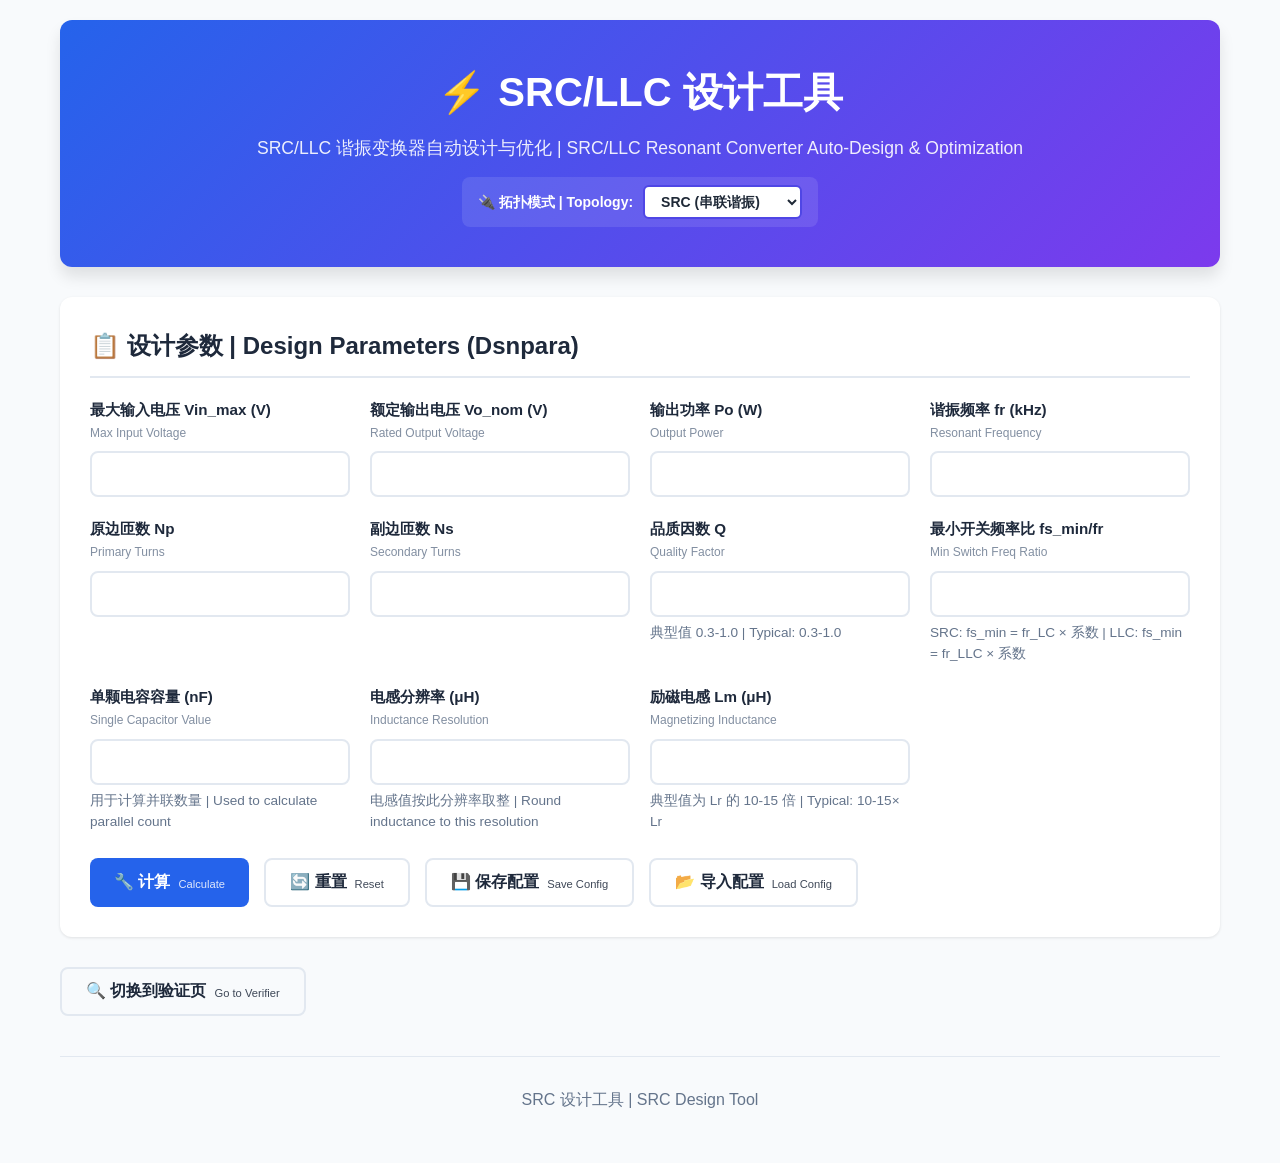
==== commit fcb1ea9b: "feat: LLC 模式最小开关频率使用 fr_LLC，修复电容计算 修改内容： 1. 最小开关频率根据拓扑模式选择基准频率    - SRC 模式：fs_min = fs_ratio × fr_LC" ====
--- a/src/tools/src-designer/index.html
+++ b/src/tools/src-designer/index.html
@@ -83,6 +83,7 @@
               <span class="label-en">Min Switch Freq Ratio</span>
             </label>
             <input type="number" id="fs_ratio" value="" step="0.1" min="1.0" max="2.0">
+            <small id="fs_ratio_hint">SRC: fs_min = fr_LC × 系数 | LLC: fs_min = fr_LLC × 系数</small>
           </div>
           <div class="form-group">
             <label for="C_unit">
@@ -232,6 +233,14 @@
             </div>
             <div class="result-item">
               <span class="label">
+                LC 谐振频率 fr_LC
+                <span class="label-en">LC Resonant Frequency</span>
+              </span>
+              <span class="value" id="dsn-fr-lc">-</span>
+              <span class="unit">kHz</span>
+            </div>
+            <div class="result-item">
+              <span class="label">
                 LLC 谐振频率 fr_LLC
                 <span class="label-en">LLC Resonant Frequency</span>
               </span>
@@ -343,10 +352,18 @@
             </div>
             <div class="result-item">
               <span class="label">
-                实际谐振频率
-                <span class="label-en">Actual Resonant Frequency</span>
-              </span>
-              <span class="value" id="act-fr">-</span>
+                LC 谐振频率 fr_LC
+                <span class="label-en">LC Resonant Frequency</span>
+              </span>
+              <span class="value" id="act-fr-lc">-</span>
+              <span class="unit">kHz</span>
+            </div>
+            <div class="result-item">
+              <span class="label">
+                LLC 谐振频率 fr_LLC
+                <span class="label-en">LLC Resonant Frequency</span>
+              </span>
+              <span class="value" id="act-fr-llc">-</span>
               <span class="unit">kHz</span>
             </div>
             <div class="result-item">
@@ -395,18 +412,35 @@
               
               <div style="background: white; padding: 12px; border-radius: 6px;">
                 <div style="font-size: 12px; color: #6b7280; margin-bottom: 6px;">
-                  谐振频率 fr | Resonant Frequency
-                </div>
-                <div style="display: flex; justify-content: space-between; align-items: center;">
-                  <span style="font-size: 11px; color: #9ca3af;">修改前 | Before:</span>
-                  <span id="compare-fr-before" style="font-size: 13px; font-weight: 600; color: #6b7280;">-</span>
-                </div>
-                <div style="display: flex; justify-content: space-between; align-items: center; margin-top: 4px;">
-                  <span style="font-size: 11px; color: #9ca3af;">修改后 | After:</span>
-                  <span id="compare-fr-after" style="font-size: 13px; font-weight: 600; color: #16a34a;">-</span>
+                  LC 谐振频率 fr_LC | LC Resonant Frequency
+                </div>
+                <div style="display: flex; justify-content: space-between; align-items: center;">
+                  <span style="font-size: 11px; color: #9ca3af;">修改前 | Before:</span>
+                  <span id="compare-fr-lc-before" style="font-size: 13px; font-weight: 600; color: #6b7280;">-</span>
+                </div>
+                <div style="display: flex; justify-content: space-between; align-items: center; margin-top: 4px;">
+                  <span style="font-size: 11px; color: #9ca3af;">修改后 | After:</span>
+                  <span id="compare-fr-lc-after" style="font-size: 13px; font-weight: 600; color: #16a34a;">-</span>
                 </div>
                 <div style="text-align: right; margin-top: 4px;">
-                  <span id="compare-fr-delta" style="font-size: 11px; font-weight: 600;">-</span>
+                  <span id="compare-fr-lc-delta" style="font-size: 11px; font-weight: 600;">-</span>
+                </div>
+              </div>
+              
+              <div style="background: white; padding: 12px; border-radius: 6px;">
+                <div style="font-size: 12px; color: #6b7280; margin-bottom: 6px;">
+                  LLC 谐振频率 fr_LLC | LLC Resonant Frequency
+                </div>
+                <div style="display: flex; justify-content: space-between; align-items: center;">
+                  <span style="font-size: 11px; color: #9ca3af;">修改前 | Before:</span>
+                  <span id="compare-fr-llc-before" style="font-size: 13px; font-weight: 600; color: #6b7280;">-</span>
+                </div>
+                <div style="display: flex; justify-content: space-between; align-items: center; margin-top: 4px;">
+                  <span style="font-size: 11px; color: #9ca3af;">修改后 | After:</span>
+                  <span id="compare-fr-llc-after" style="font-size: 13px; font-weight: 600; color: #16a34a;">-</span>
+                </div>
+                <div style="text-align: right; margin-top: 4px;">
+                  <span id="compare-fr-llc-delta" style="font-size: 11px; font-weight: 600;">-</span>
                 </div>
               </div>
               
--- a/src/tools/src-designer/styles.css
+++ b/src/tools/src-designer/styles.css
@@ -406,12 +406,15 @@
 
 /* LLC Mode Styles */
 .llc-hide {
-  opacity: 0.4;
+  position: relative;
+}
+
+.llc-mode .llc-hide {
+  opacity: 0.3;
   pointer-events: none;
-  position: relative;
-}
-
-.llc-hide::after {
+}
+
+.llc-mode .llc-hide::after {
   content: 'NaN';
   position: absolute;
   top: 50%;
@@ -426,11 +429,6 @@
   z-index: 10;
 }
 
-.llc-mode .llc-hide {
-  display: block;
-  opacity: 0.3;
-}
-
 .llc-mode .llc-hide .value {
   color: #9ca3af;
 }
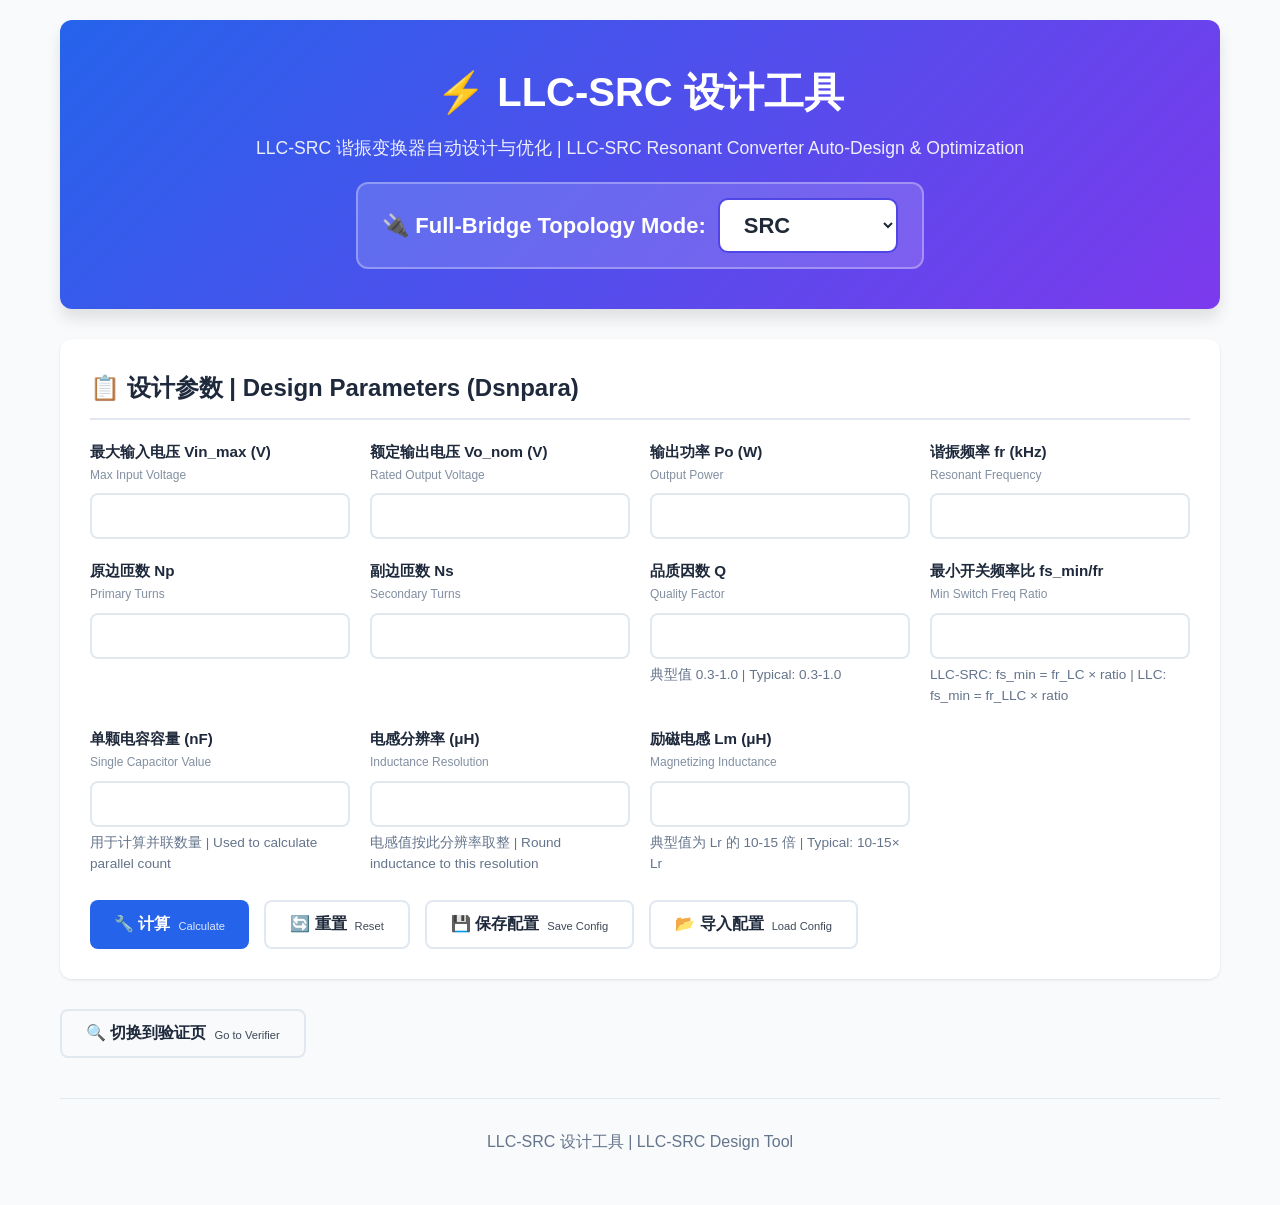
==== commit ed0666f9: "Add LLC" ====
--- a/src/tools/src-designer/index.html
+++ b/src/tools/src-designer/index.html
@@ -3,20 +3,20 @@
 <head>
   <meta charset="UTF-8">
   <meta name="viewport" content="width=device-width, initial-scale=1.0">
-  <title>SRC 设计工具 - 谐振变换器</title>
+  <title>LLC-SRC 设计工具 - 谐振变换器</title>
   <link rel="stylesheet" href="styles.css">
 </head>
 <body>
   <div class="container">
     <header>
-      <h1>⚡ SRC/LLC 设计工具</h1>
-      <p class="subtitle">SRC/LLC 谐振变换器自动设计与优化 | SRC/LLC Resonant Converter Auto-Design & Optimization</p>
-      <div class="mode-switch" style="margin-top: 15px;">
-        <label style="display: inline-flex; align-items: center; gap: 10px; background: rgba(255,255,255,0.1); padding: 8px 16px; border-radius: 8px;">
-          <span style="font-size: 14px; font-weight: 600;">🔌 拓扑模式 | Topology:</span>
-          <select id="topology-mode" onchange="LLCDesigner.toggleTopology()" style="padding: 6px 12px; border-radius: 6px; border: 2px solid #4f46e5; background: white; color: #1f2937; font-size: 14px; font-weight: 600; cursor: pointer;">
-            <option value="SRC">SRC (串联谐振)</option>
-            <option value="LLC">LLC (串并联谐振)</option>
+      <h1>⚡ LLC-SRC 设计工具</h1>
+      <p class="subtitle">LLC-SRC 谐振变换器自动设计与优化 | LLC-SRC Resonant Converter Auto-Design & Optimization</p>
+      <div class="mode-switch" style="margin-top: 20px;">
+        <label style="display: inline-flex; align-items: center; gap: 12px; background: rgba(255,255,255,0.15); padding: 14px 24px; border-radius: 12px; border: 2px solid rgba(255,255,255,0.3);">
+          <span style="font-size: 22px; font-weight: 700; color: #ffffff;">🔌 Full-Bridge Topology Mode:</span>
+          <select id="topology-mode" onchange="LLCDesigner.toggleTopology()" style="padding: 12px 20px; border-radius: 10px; border: 2px solid #4f46e5; background: white; color: #1f2937; font-size: 22px; font-weight: 700; cursor: pointer; min-width: 180px;">
+            <option value="SRC">SRC</option>
+            <option value="LLC">LLC</option>
           </select>
         </label>
       </div>
@@ -83,7 +83,7 @@
               <span class="label-en">Min Switch Freq Ratio</span>
             </label>
             <input type="number" id="fs_ratio" value="" step="0.1" min="1.0" max="2.0">
-            <small id="fs_ratio_hint">SRC: fs_min = fr_LC × 系数 | LLC: fs_min = fr_LLC × 系数</small>
+            <small id="fs_ratio_hint">LLC-SRC: fs_min = fr_LC × ratio | LLC: fs_min = fr_LLC × ratio</small>
           </div>
           <div class="form-group">
             <label for="C_unit">
@@ -478,22 +478,6 @@
                 </div>
               </div>
               
-              <div style="background: white; padding: 12px; border-radius: 6px;">
-                <div style="font-size: 12px; color: #6b7280; margin-bottom: 6px;">
-                  LLC 谐振频率 fr_LLC | LLC Resonant Frequency
-                </div>
-                <div style="display: flex; justify-content: space-between; align-items: center;">
-                  <span style="font-size: 11px; color: #9ca3af;">修改前 | Before:</span>
-                  <span id="compare-fr-llc-before" style="font-size: 13px; font-weight: 600; color: #6b7280;">-</span>
-                </div>
-                <div style="display: flex; justify-content: space-between; align-items: center; margin-top: 4px;">
-                  <span style="font-size: 11px; color: #9ca3af;">修改后 | After:</span>
-                  <span id="compare-fr-llc-after" style="font-size: 13px; font-weight: 600; color: #16a34a;">-</span>
-                </div>
-                <div style="text-align: right; margin-top: 4px;">
-                  <span id="compare-fr-llc-delta" style="font-size: 11px; font-weight: 600;">-</span>
-                </div>
-              </div>
             </div>
           </div>
         </div>
@@ -514,7 +498,7 @@
       </button>
     </div>
     <footer>
-      <p>SRC 设计工具 | SRC Design Tool</p>
+      <p>LLC-SRC 设计工具 | LLC-SRC Design Tool</p>
     </footer>
   </div>
 
